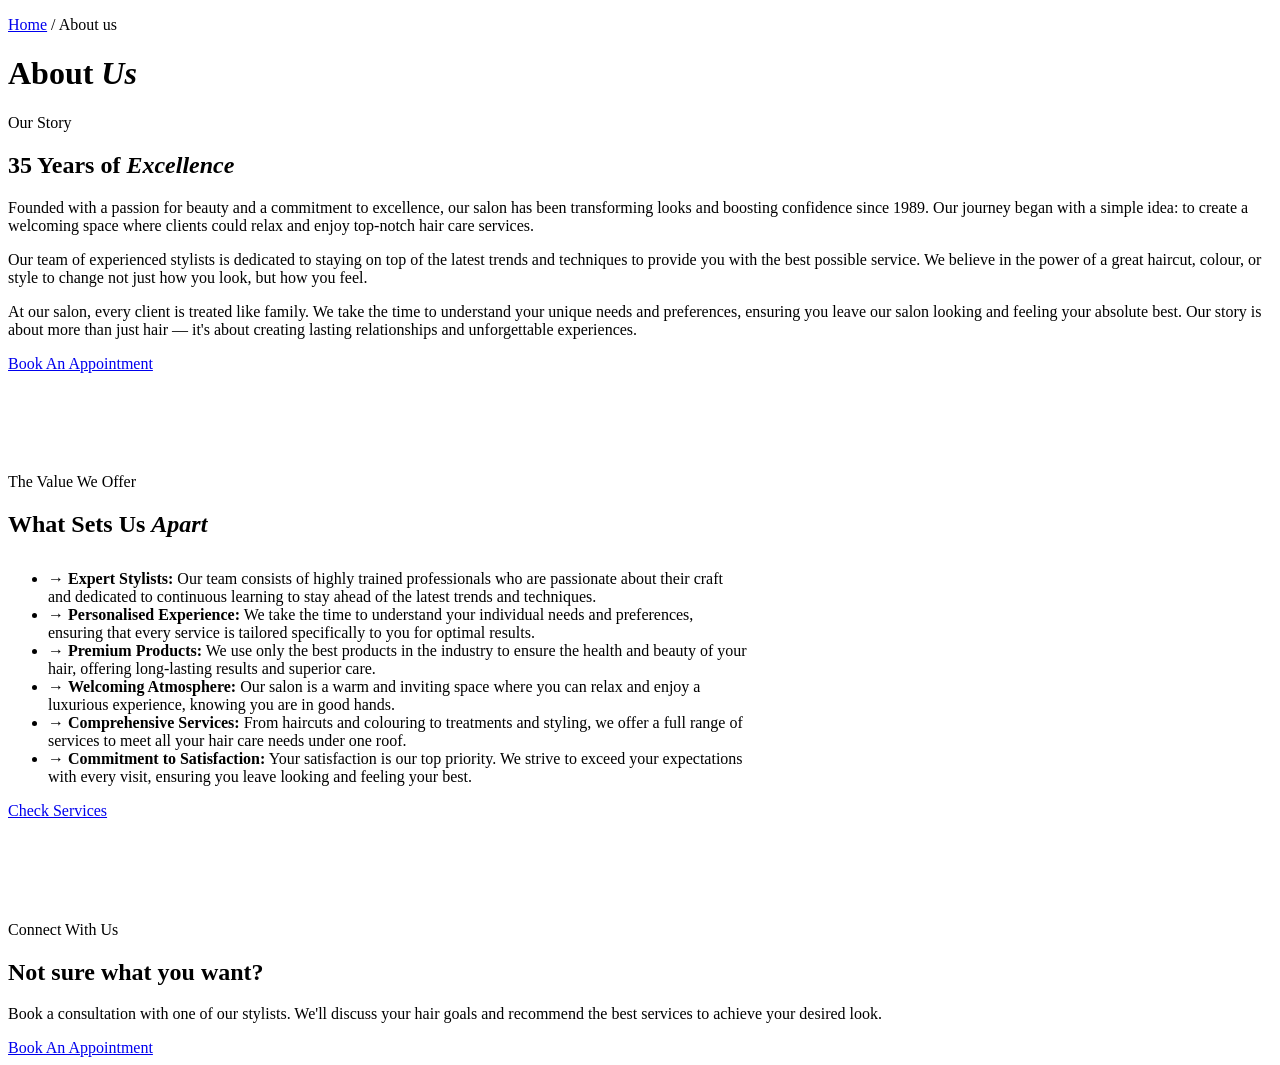
==== about.html @ 5d3929b2 "Add files via upload Startup" ====
<!DOCTYPE html>
<html lang="en">
<head>
  <meta charset="UTF-8">
  <meta name="viewport" content="width=device-width, initial-scale=1.0">
  <title>About Us – Taper's Hairdressers</title>
  <link rel="stylesheet" href="css/style.css">
</head>
<body>
  <div id="site-header"></div>

  <div class="page-hero">
    <p class="breadcrumb"><a href="index.html">Home</a> / About us</p>
    <h1>About <em style="font-style:italic;color:var(--gold)">Us</em></h1>
  </div>

  <section class="about-story">
    <div class="section-inner">
      <div class="about-story-grid">
        <div class="about-story-text">
          <div class="section-label">Our Story</div>
          <h2 class="section-title">35 Years of <em>Excellence</em></h2>
          <p>Founded with a passion for beauty and a commitment to excellence, our salon has been transforming looks and boosting confidence since 1989. Our journey began with a simple idea: to create a welcoming space where clients could relax and enjoy top-notch hair care services.</p>
          <p>Our team of experienced stylists is dedicated to staying on top of the latest trends and techniques to provide you with the best possible service. We believe in the power of a great haircut, colour, or style to change not just how you look, but how you feel.</p>
          <p>At our salon, every client is treated like family. We take the time to understand your unique needs and preferences, ensuring you leave our salon looking and feeling your absolute best. Our story is about more than just hair — it's about creating lasting relationships and unforgettable experiences.</p>
          <a href="https://www.makeonlinebooking.com/location/27350/taper-s-hairdressers-bardwell-park" target="_blank" class="btn-dark" style="margin-top:24px;">Book An Appointment</a>
        </div>
        <div class="about-image-2"></div>
      </div>
    </div>
  </section>

  <section style="background:var(--cream);padding:100px 0;">
    <div class="section-inner">
      <div class="section-label">The Value We Offer</div>
      <h2 class="section-title">What Sets Us <em>Apart</em></h2>
      <ul class="value-list" style="max-width:700px;margin-top:32px;">
        <li>
          <span class="value-icon">→</span>
          <span><strong>Expert Stylists:</strong> Our team consists of highly trained professionals who are passionate about their craft and dedicated to continuous learning to stay ahead of the latest trends and techniques.</span>
        </li>
        <li>
          <span class="value-icon">→</span>
          <span><strong>Personalised Experience:</strong> We take the time to understand your individual needs and preferences, ensuring that every service is tailored specifically to you for optimal results.</span>
        </li>
        <li>
          <span class="value-icon">→</span>
          <span><strong>Premium Products:</strong> We use only the best products in the industry to ensure the health and beauty of your hair, offering long-lasting results and superior care.</span>
        </li>
        <li>
          <span class="value-icon">→</span>
          <span><strong>Welcoming Atmosphere:</strong> Our salon is a warm and inviting space where you can relax and enjoy a luxurious experience, knowing you are in good hands.</span>
        </li>
        <li>
          <span class="value-icon">→</span>
          <span><strong>Comprehensive Services:</strong> From haircuts and colouring to treatments and styling, we offer a full range of services to meet all your hair care needs under one roof.</span>
        </li>
        <li>
          <span class="value-icon">→</span>
          <span><strong>Commitment to Satisfaction:</strong> Your satisfaction is our top priority. We strive to exceed your expectations with every visit, ensuring you leave looking and feeling your best.</span>
        </li>
      </ul>
      <a href="services.html" class="btn-dark" style="margin-top:40px;">Check Services</a>
    </div>
  </section>

  <section class="cta-section">
    <div class="section-inner">
      <div class="section-label" style="justify-content:center;color:var(--gold)">
        <span style="display:block;width:30px;height:1px;background:var(--gold)"></span>
        Connect With Us
      </div>
      <h2 class="section-title">Not sure what you want?</h2>
      <p>Book a consultation with one of our stylists. We'll discuss your hair goals and recommend the best services to achieve your desired look.</p>
      <a href="https://www.makeonlinebooking.com/location/27350/taper-s-hairdressers-bardwell-park" target="_blank" class="btn-primary">Book An Appointment</a>
    </div>
  </section>

  <div id="site-footer"></div>

  <script src="js/main.js"></script>
  <script>
    document.getElementById('site-header').innerHTML = getHeader('About us');
    document.getElementById('site-footer').innerHTML = getFooter();
    initHamburger();
  </script>
</body>
</html>
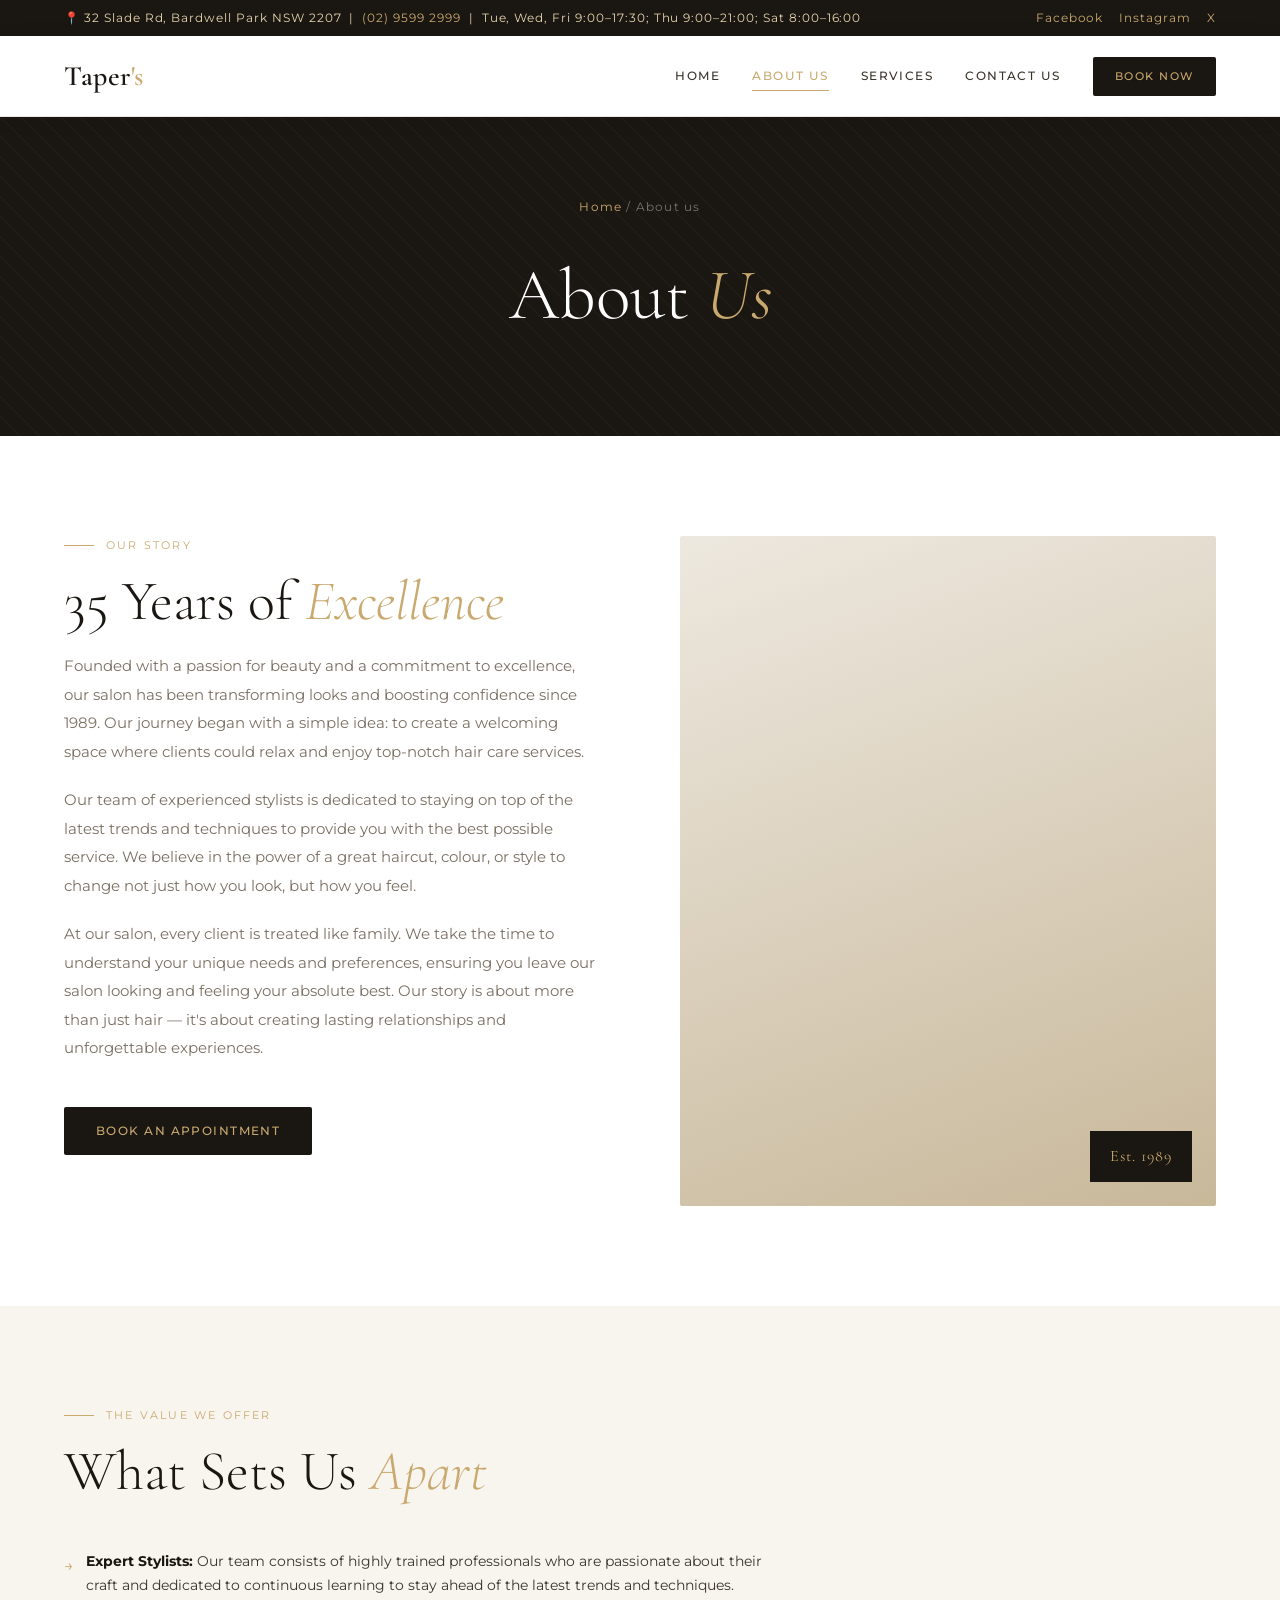
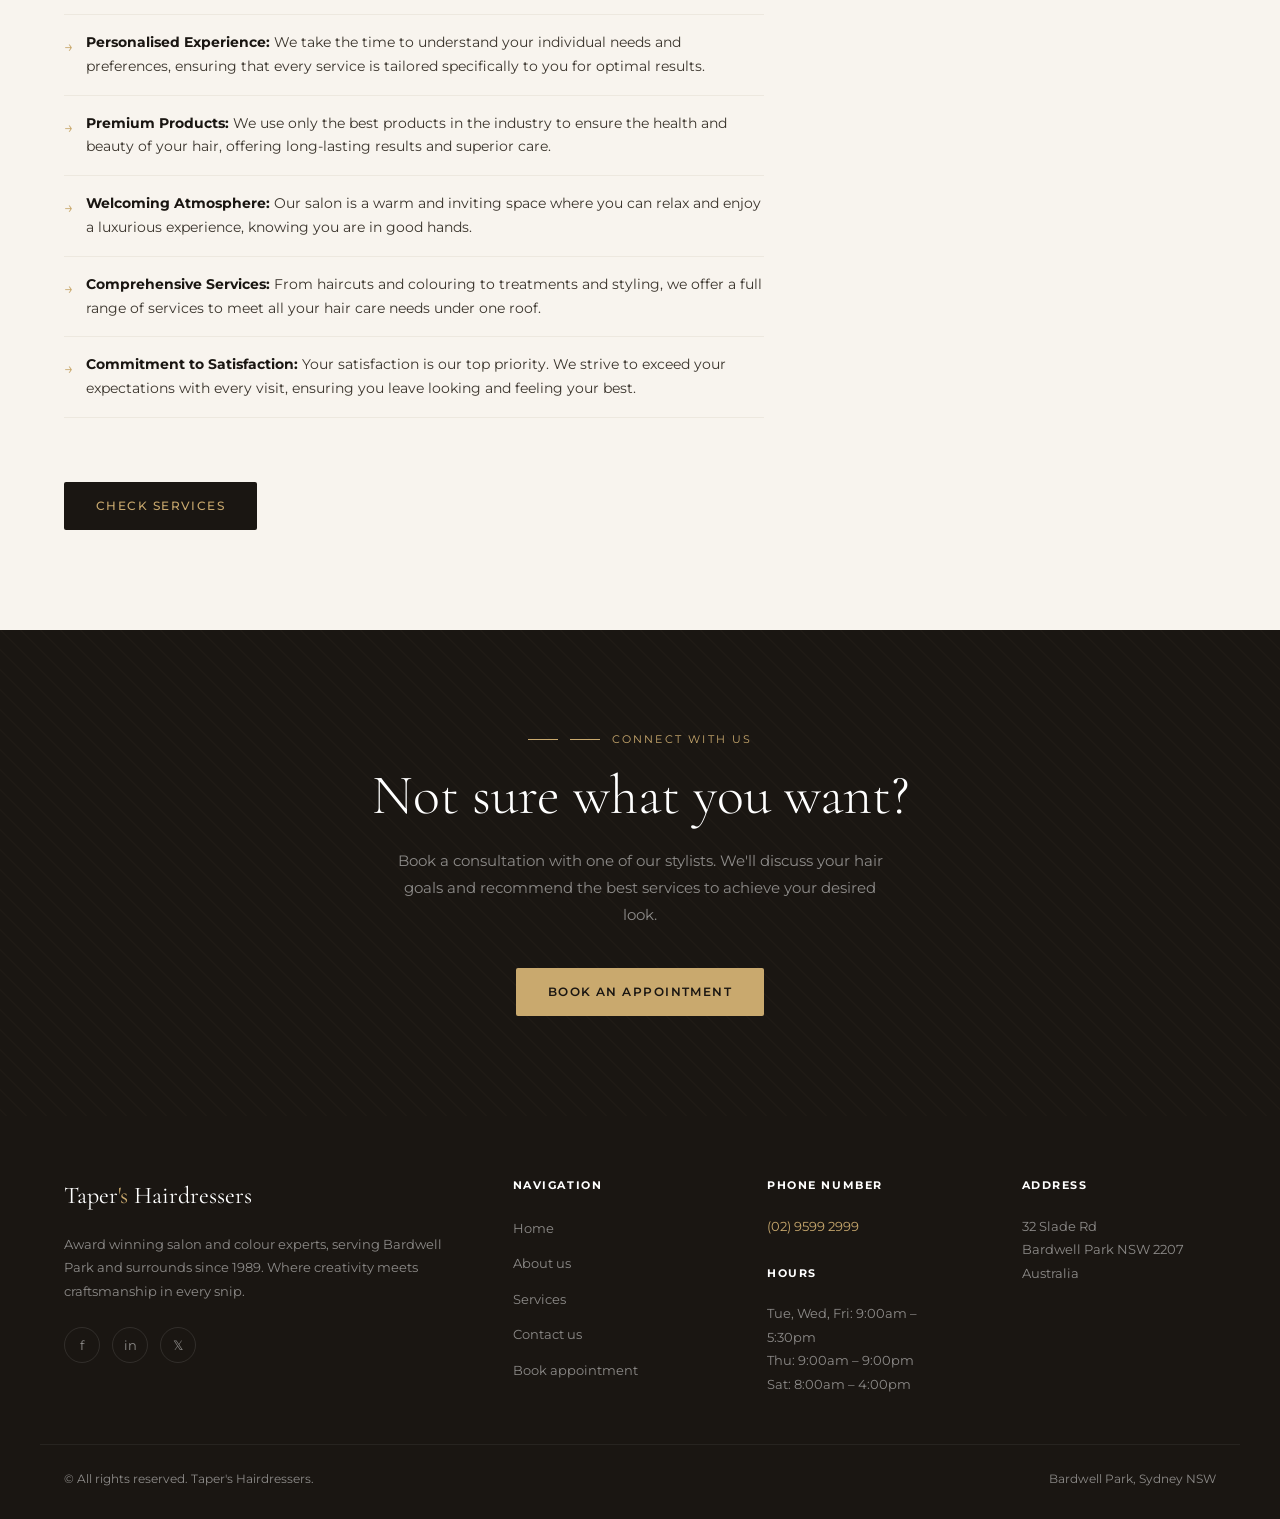
==== commit 2e90e84e: "Refactor code structure for improved readability and maintainability" ====
--- a/about.html
+++ b/about.html
@@ -23,7 +23,7 @@
           <p>Founded with a passion for beauty and a commitment to excellence, our salon has been transforming looks and boosting confidence since 1989. Our journey began with a simple idea: to create a welcoming space where clients could relax and enjoy top-notch hair care services.</p>
           <p>Our team of experienced stylists is dedicated to staying on top of the latest trends and techniques to provide you with the best possible service. We believe in the power of a great haircut, colour, or style to change not just how you look, but how you feel.</p>
           <p>At our salon, every client is treated like family. We take the time to understand your unique needs and preferences, ensuring you leave our salon looking and feeling your absolute best. Our story is about more than just hair — it's about creating lasting relationships and unforgettable experiences.</p>
-          <a href="https://www.makeonlinebooking.com/location/27350/taper-s-hairdressers-bardwell-park" target="_blank" class="btn-dark" style="margin-top:24px;">Book An Appointment</a>
+          <a href="#" target="_blank" class="btn-dark booking-link" style="margin-top:24px;">Book An Appointment</a>
         </div>
         <div class="about-image-2"></div>
       </div>
@@ -72,7 +72,7 @@
       </div>
       <h2 class="section-title">Not sure what you want?</h2>
       <p>Book a consultation with one of our stylists. We'll discuss your hair goals and recommend the best services to achieve your desired look.</p>
-      <a href="https://www.makeonlinebooking.com/location/27350/taper-s-hairdressers-bardwell-park" target="_blank" class="btn-primary">Book An Appointment</a>
+      <a href="#" target="_blank" class="btn-primary booking-link">Book An Appointment</a>
     </div>
   </section>
 
@@ -83,6 +83,7 @@
     document.getElementById('site-header').innerHTML = getHeader('About us');
     document.getElementById('site-footer').innerHTML = getFooter();
     initHamburger();
+    initBookingLinks();
   </script>
 </body>
 </html>
--- a/css/style.css
+++ b/css/style.css
@@ -0,0 +1,902 @@
+@import url('https://fonts.googleapis.com/css2?family=Cormorant+Garamond:ital,wght@0,300;0,400;0,500;0,600;1,300;1,400&family=Montserrat:wght@300;400;500;600&display=swap');
+
+*, *::before, *::after { box-sizing: border-box; margin: 0; padding: 0; }
+
+:root {
+  --gold: #c9a96e;
+  --gold-light: #e8d5b0;
+  --dark: #1a1612;
+  --dark-mid: #2c2620;
+  --cream: #f8f4ee;
+  --cream-mid: #ede8df;
+  --text: #3a342c;
+  --text-light: #7a6f62;
+  --white: #ffffff;
+}
+
+html { scroll-behavior: smooth; }
+
+body {
+  font-family: 'Montserrat', sans-serif;
+  background: var(--cream);
+  color: var(--text);
+  font-size: 15px;
+  line-height: 1.7;
+  overflow-x: hidden;
+}
+
+/* ── TOP BAR ── */
+.top-bar {
+  background: var(--dark);
+  color: var(--gold-light);
+  font-size: 12px;
+  letter-spacing: 0.08em;
+  padding: 8px 0;
+  text-align: center;
+}
+.top-bar-inner {
+  max-width: 1200px;
+  margin: 0 auto;
+  padding: 0 24px;
+  display: flex;
+  justify-content: space-between;
+  align-items: center;
+}
+.top-bar a { color: var(--gold); text-decoration: none; }
+.top-bar .socials { display: flex; gap: 16px; }
+.top-bar .socials a:hover { color: var(--white); }
+
+/* ── HEADER ── */
+header {
+  background: var(--white);
+  border-bottom: 1px solid var(--cream-mid);
+  position: sticky;
+  top: 0;
+  z-index: 100;
+  box-shadow: 0 2px 20px rgba(0,0,0,0.06);
+}
+.header-inner {
+  max-width: 1200px;
+  margin: 0 auto;
+  padding: 0 24px;
+  display: flex;
+  justify-content: space-between;
+  align-items: center;
+  height: 80px;
+}
+.logo {
+  font-family: 'Cormorant Garamond', serif;
+  font-size: 28px;
+  font-weight: 600;
+  color: var(--dark);
+  text-decoration: none;
+  letter-spacing: 0.02em;
+}
+.logo span { color: var(--gold); }
+
+nav { display: flex; gap: 32px; align-items: center; }
+nav a {
+  font-size: 12px;
+  font-weight: 500;
+  letter-spacing: 0.12em;
+  text-transform: uppercase;
+  color: var(--text);
+  text-decoration: none;
+  position: relative;
+  transition: color 0.25s;
+}
+nav a::after {
+  content: '';
+  position: absolute;
+  bottom: -4px;
+  left: 0;
+  width: 0;
+  height: 1px;
+  background: var(--gold);
+  transition: width 0.3s;
+}
+nav a:hover, nav a.active { color: var(--gold); }
+nav a:hover::after, nav a.active::after { width: 100%; }
+
+.btn-book {
+  background: var(--dark);
+  color: var(--gold) !important;
+  padding: 10px 22px;
+  border-radius: 2px;
+  font-size: 11px !important;
+  letter-spacing: 0.14em !important;
+  transition: background 0.25s !important;
+}
+.btn-book::after { display: none !important; }
+.btn-book:hover { background: var(--gold) !important; color: var(--dark) !important; }
+
+/* ── HAMBURGER ── */
+.hamburger {
+  display: none;
+  flex-direction: column;
+  gap: 5px;
+  cursor: pointer;
+  padding: 4px;
+  background: none;
+  border: none;
+}
+.hamburger span {
+  display: block;
+  width: 24px;
+  height: 2px;
+  background: var(--dark);
+  transition: all 0.3s;
+}
+
+/* ── HERO ── */
+.hero {
+  position: relative;
+  min-height: 90vh;
+  display: flex;
+  align-items: center;
+  background: var(--dark);
+  overflow: hidden;
+}
+.hero-bg {
+  position: absolute;
+  inset: 0;
+  background: linear-gradient(135deg, var(--dark) 0%, #2c1f15 50%, #1a1612 100%);
+}
+.hero-pattern {
+  position: absolute;
+  inset: 0;
+  opacity: 0.04;
+  background-image: repeating-linear-gradient(45deg, var(--gold) 0, var(--gold) 1px, transparent 0, transparent 50%);
+  background-size: 20px 20px;
+}
+.hero-content {
+  position: relative;
+  max-width: 1200px;
+  margin: 0 auto;
+  padding: 80px 24px;
+  width: 100%;
+}
+.hero-label {
+  font-size: 11px;
+  letter-spacing: 0.2em;
+  text-transform: uppercase;
+  color: var(--gold);
+  margin-bottom: 24px;
+  display: flex;
+  align-items: center;
+  gap: 12px;
+}
+.hero-label::before {
+  content: '';
+  display: block;
+  width: 40px;
+  height: 1px;
+  background: var(--gold);
+}
+.hero h1 {
+  font-family: 'Cormorant Garamond', serif;
+  font-size: clamp(52px, 8vw, 96px);
+  font-weight: 300;
+  color: var(--white);
+  line-height: 1.05;
+  margin-bottom: 24px;
+  letter-spacing: -0.01em;
+}
+.hero h1 em {
+  font-style: italic;
+  color: var(--gold);
+}
+.hero p {
+  font-size: 15px;
+  color: rgba(255,255,255,0.6);
+  max-width: 480px;
+  margin-bottom: 40px;
+  letter-spacing: 0.02em;
+}
+.hero-cta {
+  display: flex;
+  gap: 16px;
+  flex-wrap: wrap;
+}
+.btn-primary {
+  background: var(--gold);
+  color: var(--dark);
+  padding: 14px 32px;
+  font-size: 12px;
+  font-weight: 600;
+  letter-spacing: 0.12em;
+  text-transform: uppercase;
+  text-decoration: none;
+  border-radius: 2px;
+  transition: all 0.25s;
+  display: inline-block;
+}
+.btn-primary:hover { background: var(--gold-light); }
+.btn-outline {
+  border: 1px solid rgba(255,255,255,0.3);
+  color: var(--white);
+  padding: 14px 32px;
+  font-size: 12px;
+  font-weight: 500;
+  letter-spacing: 0.12em;
+  text-transform: uppercase;
+  text-decoration: none;
+  border-radius: 2px;
+  transition: all 0.25s;
+  display: inline-block;
+}
+.btn-outline:hover { border-color: var(--gold); color: var(--gold); }
+
+.hero-stats {
+  position: absolute;
+  right: 80px;
+  bottom: 80px;
+  display: flex;
+  gap: 48px;
+}
+.stat-item { text-align: right; }
+.stat-num {
+  font-family: 'Cormorant Garamond', serif;
+  font-size: 40px;
+  font-weight: 300;
+  color: var(--gold);
+  line-height: 1;
+}
+.stat-label {
+  font-size: 10px;
+  letter-spacing: 0.14em;
+  text-transform: uppercase;
+  color: rgba(255,255,255,0.4);
+  margin-top: 4px;
+}
+
+/* ── SECTIONS ── */
+section { padding: 100px 0; }
+.section-inner { max-width: 1200px; margin: 0 auto; padding: 0 24px; }
+
+.section-label {
+  font-size: 11px;
+  letter-spacing: 0.2em;
+  text-transform: uppercase;
+  color: var(--gold);
+  margin-bottom: 16px;
+  display: flex;
+  align-items: center;
+  gap: 12px;
+}
+.section-label::before {
+  content: '';
+  display: block;
+  width: 30px;
+  height: 1px;
+  background: var(--gold);
+}
+.section-title {
+  font-family: 'Cormorant Garamond', serif;
+  font-size: clamp(36px, 5vw, 56px);
+  font-weight: 300;
+  color: var(--dark);
+  line-height: 1.1;
+  margin-bottom: 20px;
+}
+.section-title em { font-style: italic; color: var(--gold); }
+.section-subtitle {
+  font-size: 15px;
+  color: var(--text-light);
+  max-width: 560px;
+  line-height: 1.8;
+}
+
+/* ── ABOUT SECTION ── */
+.about { background: var(--white); }
+.about-grid {
+  display: grid;
+  grid-template-columns: 1fr 1fr;
+  gap: 80px;
+  align-items: center;
+}
+.about-image-wrap {
+  position: relative;
+}
+.about-image-placeholder {
+  width: 100%;
+  aspect-ratio: 3/4;
+  border-radius: 2px;
+  display: flex;
+  align-items: center;
+  justify-content: center;
+  overflow: hidden;
+}
+.about-image-placeholder::before {
+  content: '';
+  position: absolute;
+  inset: 20px;
+  border: 1px solid var(--gold);
+  opacity: 0.3;
+}
+.about-image-inner {
+  width: 100%;
+  height: 100%;
+  display: flex;
+  align-items: flex-end;
+  padding: 32px;
+  position: relative;
+}
+.about-image-inner img {
+  position: static;
+  width: 100%;
+  height: 100%;
+  object-fit: cover;
+  display: block;
+}
+.about-badge {
+  position: relative;
+  z-index: 1;
+}
+.about-accent {
+  position: absolute;
+  top: -20px;
+  right: -20px;
+  width: 120px;
+  height: 120px;
+  border: 1px solid var(--gold);
+  opacity: 0.2;
+}
+.about-badge {
+  background: var(--dark);
+  color: var(--gold);
+  padding: 20px 24px;
+  font-family: 'Cormorant Garamond', serif;
+  font-size: 14px;
+  line-height: 1.4;
+}
+.about-badge strong {
+  display: block;
+  font-size: 32px;
+  font-weight: 300;
+  margin-bottom: 4px;
+}
+.features-list {
+  list-style: none;
+  margin: 32px 0;
+  display: grid;
+  grid-template-columns: 1fr 1fr;
+  gap: 12px;
+}
+.features-list li {
+  font-size: 13px;
+  color: var(--text-light);
+  display: flex;
+  align-items: center;
+  gap: 10px;
+}
+.features-list li::before {
+  content: '→';
+  color: var(--gold);
+  font-size: 14px;
+  flex-shrink: 0;
+}
+.btn-dark {
+  background: var(--dark);
+  color: var(--gold);
+  padding: 14px 32px;
+  font-size: 12px;
+  font-weight: 500;
+  letter-spacing: 0.12em;
+  text-transform: uppercase;
+  text-decoration: none;
+  border-radius: 2px;
+  transition: all 0.25s;
+  display: inline-block;
+}
+.btn-dark:hover { background: var(--gold); color: var(--dark); }
+
+/* ── SERVICES ── */
+.services { background: var(--cream); }
+.services-header {
+  display: flex;
+  justify-content: space-between;
+  align-items: flex-end;
+  margin-bottom: 60px;
+}
+.services-grid {
+  display: grid;
+  grid-template-columns: repeat(3, 1fr);
+  gap: 2px;
+}
+.service-card {
+  background: var(--white);
+  padding: 48px 36px;
+  transition: all 0.3s;
+  position: relative;
+  overflow: hidden;
+}
+.service-card::before {
+  content: '';
+  position: absolute;
+  bottom: 0;
+  left: 0;
+  width: 0;
+  height: 2px;
+  background: var(--gold);
+  transition: width 0.4s;
+}
+.service-card:hover { transform: translateY(-4px); box-shadow: 0 20px 60px rgba(0,0,0,0.08); }
+.service-card:hover::before { width: 100%; }
+.service-num {
+  font-family: 'Cormorant Garamond', serif;
+  font-size: 60px;
+  font-weight: 300;
+  color: var(--cream-mid);
+  line-height: 1;
+  margin-bottom: 24px;
+}
+.service-img {
+  width: 100%;
+  height: 200px;
+  margin-bottom: 24px;
+  overflow: hidden;
+  position: relative;
+}
+.service-img img {
+  width: 100%;
+  height: 200px;
+  object-fit: cover;
+  display: block;
+}
+.service-img-inner {
+  width: 100%;
+  height: 100%;
+  background: linear-gradient(135deg, var(--cream-mid) 0%, #c8b89a 100%);
+  display: flex;
+  align-items: center;
+  justify-content: center;
+  font-family: 'Cormorant Garamond', serif;
+  font-size: 48px;
+  color: rgba(201,169,110,0.3);
+}
+.service-card h3 {
+  font-family: 'Cormorant Garamond', serif;
+  font-size: 24px;
+  font-weight: 400;
+  color: var(--dark);
+  margin-bottom: 12px;
+}
+.service-card p { font-size: 13px; color: var(--text-light); line-height: 1.8; }
+
+/* ── GALLERY ── */
+.gallery { background: var(--dark); padding: 100px 0; }
+.gallery .section-title { color: var(--white); }
+.gallery-header { margin-bottom: 48px; }
+.gallery-grid {
+  display: grid;
+  grid-template-columns: repeat(4, 1fr);
+  grid-template-rows: 200px 200px;
+  gap: 4px;
+}
+.gallery-item {
+  background: var(--dark-mid);
+  background-size: cover;
+  background-position: center;
+  background-repeat: no-repeat;
+  overflow: hidden;
+  position: relative;
+  cursor: pointer;
+}
+.gallery-item:first-child { grid-column: span 2; grid-row: span 2; }
+.gallery-item-inner {
+  width: 100%;
+  height: 100%;
+  background: transparent;
+  transition: transform 0.5s;
+  display: flex;
+  align-items: center;
+  justify-content: center;
+}
+.gallery-item-inner img {
+  width: 100%;
+  height: 100%;
+  object-fit: cover;
+  display: block;
+}
+.gallery-item:hover .gallery-item-inner { transform: scale(1.05); }
+.gallery-overlay {
+  position: absolute;
+  inset: 0;
+  background: rgba(201,169,110,0);
+  transition: background 0.3s;
+  display: flex;
+  align-items: center;
+  justify-content: center;
+}
+.gallery-item:hover .gallery-overlay { background: rgba(201,169,110,0.15); }
+.gallery-icon {
+  font-family: 'Cormorant Garamond', serif;
+  font-size: 32px;
+  color: rgba(201,169,110,0.4);
+  display: none;
+}
+
+/* ── REVIEWS ── */
+.reviews { background: var(--cream-mid); }
+.reviews-header { text-align: center; margin-bottom: 60px; }
+.reviews-header .section-label { justify-content: center; }
+.reviews-header .section-label::before { display: none; }
+.stars {
+  display: flex;
+  justify-content: center;
+  gap: 4px;
+  margin-bottom: 8px;
+}
+.star { color: var(--gold); font-size: 18px; }
+.rating-text {
+  font-family: 'Cormorant Garamond', serif;
+  font-size: 20px;
+  color: var(--text-light);
+}
+.reviews-grid {
+  display: grid;
+  grid-template-columns: repeat(3, 1fr);
+  gap: 24px;
+}
+.review-card {
+  background: var(--white);
+  padding: 36px;
+  border-radius: 2px;
+}
+.review-stars { display: flex; gap: 3px; margin-bottom: 16px; }
+.review-stars .star { font-size: 14px; }
+.review-text {
+  font-size: 14px;
+  color: var(--text);
+  line-height: 1.8;
+  margin-bottom: 20px;
+  font-style: italic;
+}
+.review-author {
+  font-size: 12px;
+  font-weight: 600;
+  letter-spacing: 0.08em;
+  color: var(--text-light);
+  text-transform: uppercase;
+}
+
+/* ── CONNECT CTA ── */
+.cta-section {
+  background: var(--dark);
+  padding: 100px 0;
+  text-align: center;
+  position: relative;
+  overflow: hidden;
+  z-index: 0;
+}
+.cta-section::before {
+  content: '';
+  position: absolute;
+  inset: 0;
+  opacity: 0.03;
+  pointer-events: none;
+  z-index: 0;
+  background-image: repeating-linear-gradient(45deg, var(--gold) 0, var(--gold) 1px, transparent 0, transparent 50%);
+  background-size: 20px 20px;
+}
+.cta-section .section-inner,
+.cta-section .section-label,
+.cta-section .section-title,
+.cta-section p,
+.cta-section .btn-primary {
+  position: relative;
+  z-index: 1;
+}
+.cta-section .section-title { color: var(--white); }
+.cta-section p { color: rgba(255,255,255,0.5); max-width: 500px; margin: 0 auto 40px; font-size: 15px; line-height: 1.8; }
+
+/* ── CONTACT ── */
+.contact { background: var(--white); }
+.contact-grid {
+  display: grid;
+  grid-template-columns: 1fr 1fr;
+  gap: 80px;
+}
+.contact-cards {
+  display: grid;
+  grid-template-columns: 1fr 1fr;
+  gap: 20px;
+  margin-bottom: 40px;
+}
+.contact-card {
+  background: var(--cream);
+  padding: 28px 24px;
+  border-radius: 2px;
+}
+.contact-card h4 {
+  font-family: 'Cormorant Garamond', serif;
+  font-size: 18px;
+  color: var(--dark);
+  margin-bottom: 8px;
+}
+.contact-card p { font-size: 13px; color: var(--text-light); line-height: 1.6; }
+.contact-card a { color: var(--gold); text-decoration: none; }
+.contact-socials { display: flex; gap: 12px; }
+.social-link {
+  width: 40px;
+  height: 40px;
+  border: 1px solid var(--cream-mid);
+  display: flex;
+  align-items: center;
+  justify-content: center;
+  border-radius: 50%;
+  font-size: 14px;
+  color: var(--text-light);
+  text-decoration: none;
+  transition: all 0.25s;
+}
+.social-link:hover { border-color: var(--gold); color: var(--gold); }
+
+/* ── CONTACT FORM ── */
+.contact-form { display: flex; flex-direction: column; gap: 16px; }
+.form-field { display: flex; flex-direction: column; gap: 6px; }
+.form-field label { font-size: 11px; letter-spacing: 0.1em; text-transform: uppercase; color: var(--text-light); }
+.form-field input,
+.form-field textarea {
+  background: var(--cream);
+  border: 1px solid var(--cream-mid);
+  padding: 14px 16px;
+  font-family: 'Montserrat', sans-serif;
+  font-size: 14px;
+  color: var(--text);
+  border-radius: 2px;
+  outline: none;
+  transition: border-color 0.25s;
+  width: 100%;
+}
+.form-field input:focus,
+.form-field textarea:focus { border-color: var(--gold); }
+.form-field textarea { resize: vertical; min-height: 120px; }
+.btn-submit {
+  background: var(--dark);
+  color: var(--gold);
+  border: none;
+  padding: 14px 32px;
+  font-family: 'Montserrat', sans-serif;
+  font-size: 12px;
+  font-weight: 500;
+  letter-spacing: 0.12em;
+  text-transform: uppercase;
+  cursor: pointer;
+  border-radius: 2px;
+  transition: all 0.25s;
+  align-self: flex-start;
+}
+.btn-submit:hover { background: var(--gold); color: var(--dark); }
+
+/* ── MAP ── */
+.map-section { padding: 0; }
+.map-section iframe { display: block; width: 100%; height: 360px; border: none; filter: grayscale(20%); }
+
+/* ── FOOTER ── */
+footer {
+  background: var(--dark);
+  color: rgba(255,255,255,0.5);
+  padding: 60px 0 30px;
+}
+.footer-grid {
+  max-width: 1200px;
+  margin: 0 auto;
+  padding: 0 24px;
+  display: grid;
+  grid-template-columns: 2fr 1fr 1fr 1fr;
+  gap: 60px;
+  margin-bottom: 48px;
+}
+.footer-logo {
+  font-family: 'Cormorant Garamond', serif;
+  font-size: 24px;
+  color: var(--white);
+  margin-bottom: 16px;
+}
+.footer-logo span { color: var(--gold); }
+.footer-desc { font-size: 13px; line-height: 1.8; margin-bottom: 24px; }
+.footer-socials { display: flex; gap: 12px; }
+.footer-social {
+  width: 36px;
+  height: 36px;
+  border: 1px solid rgba(255,255,255,0.1);
+  border-radius: 50%;
+  display: flex;
+  align-items: center;
+  justify-content: center;
+  font-size: 13px;
+  color: rgba(255,255,255,0.5);
+  text-decoration: none;
+  transition: all 0.25s;
+}
+.footer-social:hover { border-color: var(--gold); color: var(--gold); }
+.footer-col h5 {
+  font-size: 11px;
+  letter-spacing: 0.14em;
+  text-transform: uppercase;
+  color: var(--white);
+  margin-bottom: 20px;
+}
+.footer-col ul { list-style: none; }
+.footer-col ul li { margin-bottom: 10px; }
+.footer-col ul li a {
+  font-size: 13px;
+  color: rgba(255,255,255,0.5);
+  text-decoration: none;
+  transition: color 0.25s;
+}
+.footer-col ul li a:hover { color: var(--gold); }
+.footer-col p { font-size: 13px; line-height: 1.8; }
+.footer-bottom {
+  max-width: 1200px;
+  margin: 0 auto;
+  padding: 24px 24px 0;
+  border-top: 1px solid rgba(255,255,255,0.06);
+  font-size: 12px;
+  display: flex;
+  justify-content: space-between;
+}
+
+/* ── PAGE HERO ── */
+.page-hero {
+  background: var(--dark);
+  padding: 80px 0;
+  text-align: center;
+  position: relative;
+  overflow: hidden;
+}
+.page-hero::before {
+  content: '';
+  position: absolute;
+  inset: 0;
+  opacity: 0.04;
+  background-image: repeating-linear-gradient(45deg, var(--gold) 0, var(--gold) 1px, transparent 0, transparent 50%);
+  background-size: 20px 20px;
+}
+.page-hero h1 {
+  font-family: 'Cormorant Garamond', serif;
+  font-size: clamp(40px, 6vw, 72px);
+  font-weight: 300;
+  color: var(--white);
+  position: relative;
+}
+.page-hero .breadcrumb {
+  font-size: 12px;
+  letter-spacing: 0.1em;
+  color: rgba(255,255,255,0.4);
+  margin-bottom: 16px;
+  position: relative;
+}
+.page-hero .breadcrumb a { color: var(--gold); text-decoration: none; }
+
+/* ── ABOUT PAGE ── */
+.about-story { background: var(--white); }
+.about-story-grid {
+  display: grid;
+  grid-template-columns: 1fr 1fr;
+  gap: 80px;
+  align-items: start;
+}
+.about-story-text p { font-size: 15px; color: var(--text-light); line-height: 1.9; margin-bottom: 20px; }
+.value-list { list-style: none; margin: 24px 0; }
+.value-list li {
+  padding: 16px 0;
+  border-bottom: 1px solid var(--cream-mid);
+  font-size: 14px;
+  color: var(--text);
+  display: flex;
+  align-items: flex-start;
+  gap: 12px;
+}
+.value-list li strong { color: var(--dark); }
+.value-icon { color: var(--gold); font-size: 16px; flex-shrink: 0; margin-top: 2px; }
+.about-image-2 {
+  width: 100%;
+  aspect-ratio: 4/5;
+  background: linear-gradient(160deg, var(--cream-mid) 0%, #c8b89a 100%);
+  border-radius: 2px;
+  position: relative;
+}
+.about-image-2::after {
+  content: 'Est. 1989';
+  position: absolute;
+  bottom: 24px;
+  right: 24px;
+  background: var(--dark);
+  color: var(--gold);
+  font-family: 'Cormorant Garamond', serif;
+  font-size: 16px;
+  padding: 12px 20px;
+  letter-spacing: 0.06em;
+}
+
+/* ── SERVICES PAGE ── */
+.services-full { background: var(--cream); }
+.services-full-grid {
+  display: grid;
+  grid-template-columns: repeat(3, 1fr);
+  gap: 2px;
+}
+.service-full-card {
+  background: var(--white);
+  padding: 48px 36px;
+  transition: all 0.3s;
+}
+.service-full-img {
+  width: 100%;
+  height: 200px;
+  background: var(--cream-mid);
+  background-size: cover;
+  background-position: center;
+  background-repeat: no-repeat;
+  margin-bottom: 24px;
+  border-radius: 2px;
+}
+.service-full-card:hover { box-shadow: 0 20px 60px rgba(0,0,0,0.08); transform: translateY(-4px); }
+.service-full-card h3 {
+  font-family: 'Cormorant Garamond', serif;
+  font-size: 26px;
+  font-weight: 400;
+  color: var(--dark);
+  margin-bottom: 16px;
+}
+.service-full-card p { font-size: 14px; color: var(--text-light); line-height: 1.8; }
+.service-icon {
+  width: 48px;
+  height: 48px;
+  border: 1px solid var(--gold);
+  display: flex;
+  align-items: center;
+  justify-content: center;
+  margin-bottom: 24px;
+  color: var(--gold);
+  font-size: 20px;
+}
+
+/* ── RESPONSIVE ── */
+@media (max-width: 1024px) {
+  .hero-stats { position: static; flex-direction: row; margin-top: 60px; }
+  .stat-item { text-align: left; }
+  .footer-grid { grid-template-columns: 1fr 1fr; gap: 40px; }
+}
+
+@media (max-width: 768px) {
+  nav { display: none; position: fixed; top: 80px; left: 0; right: 0; background: var(--white); flex-direction: column; padding: 24px; gap: 20px; box-shadow: 0 20px 40px rgba(0,0,0,0.1); z-index: 99; }
+  nav.open { display: flex; }
+  nav a { font-size: 14px; }
+  .hamburger { display: flex; }
+  .about-grid, .about-story-grid, .contact-grid { grid-template-columns: 1fr; gap: 40px; }
+  .services-grid, .services-full-grid, .reviews-grid { grid-template-columns: 1fr; }
+  .gallery-grid { grid-template-columns: repeat(2, 1fr); }
+  .gallery-item:first-child { grid-column: span 1; grid-row: span 1; }
+  .hero-stats { flex-direction: column; gap: 24px; }
+  .services-header { flex-direction: column; align-items: flex-start; gap: 20px; }
+  .footer-grid { grid-template-columns: 1fr; gap: 32px; }
+  .footer-bottom { flex-direction: column; gap: 8px; }
+  .contact-cards { grid-template-columns: 1fr; }
+  .features-list { grid-template-columns: 1fr; }
+}
+
+/* ── ANIMATIONS ── */
+@keyframes fadeUp {
+  from { opacity: 0; transform: translateY(30px); }
+  to { opacity: 1; transform: translateY(0); }
+}
+.animate { animation: fadeUp 0.7s ease forwards; }
+.delay-1 { animation-delay: 0.1s; opacity: 0; }
+.delay-2 { animation-delay: 0.2s; opacity: 0; }
+.delay-3 { animation-delay: 0.3s; opacity: 0; }
+.delay-4 { animation-delay: 0.4s; opacity: 0; }
+
+/* ── FORM SUCCESS ── */
+.form-success {
+  background: rgba(201,169,110,0.1);
+  border: 1px solid var(--gold);
+  color: var(--dark);
+  padding: 16px 20px;
+  font-size: 14px;
+  border-radius: 2px;
+  display: none;
+}
